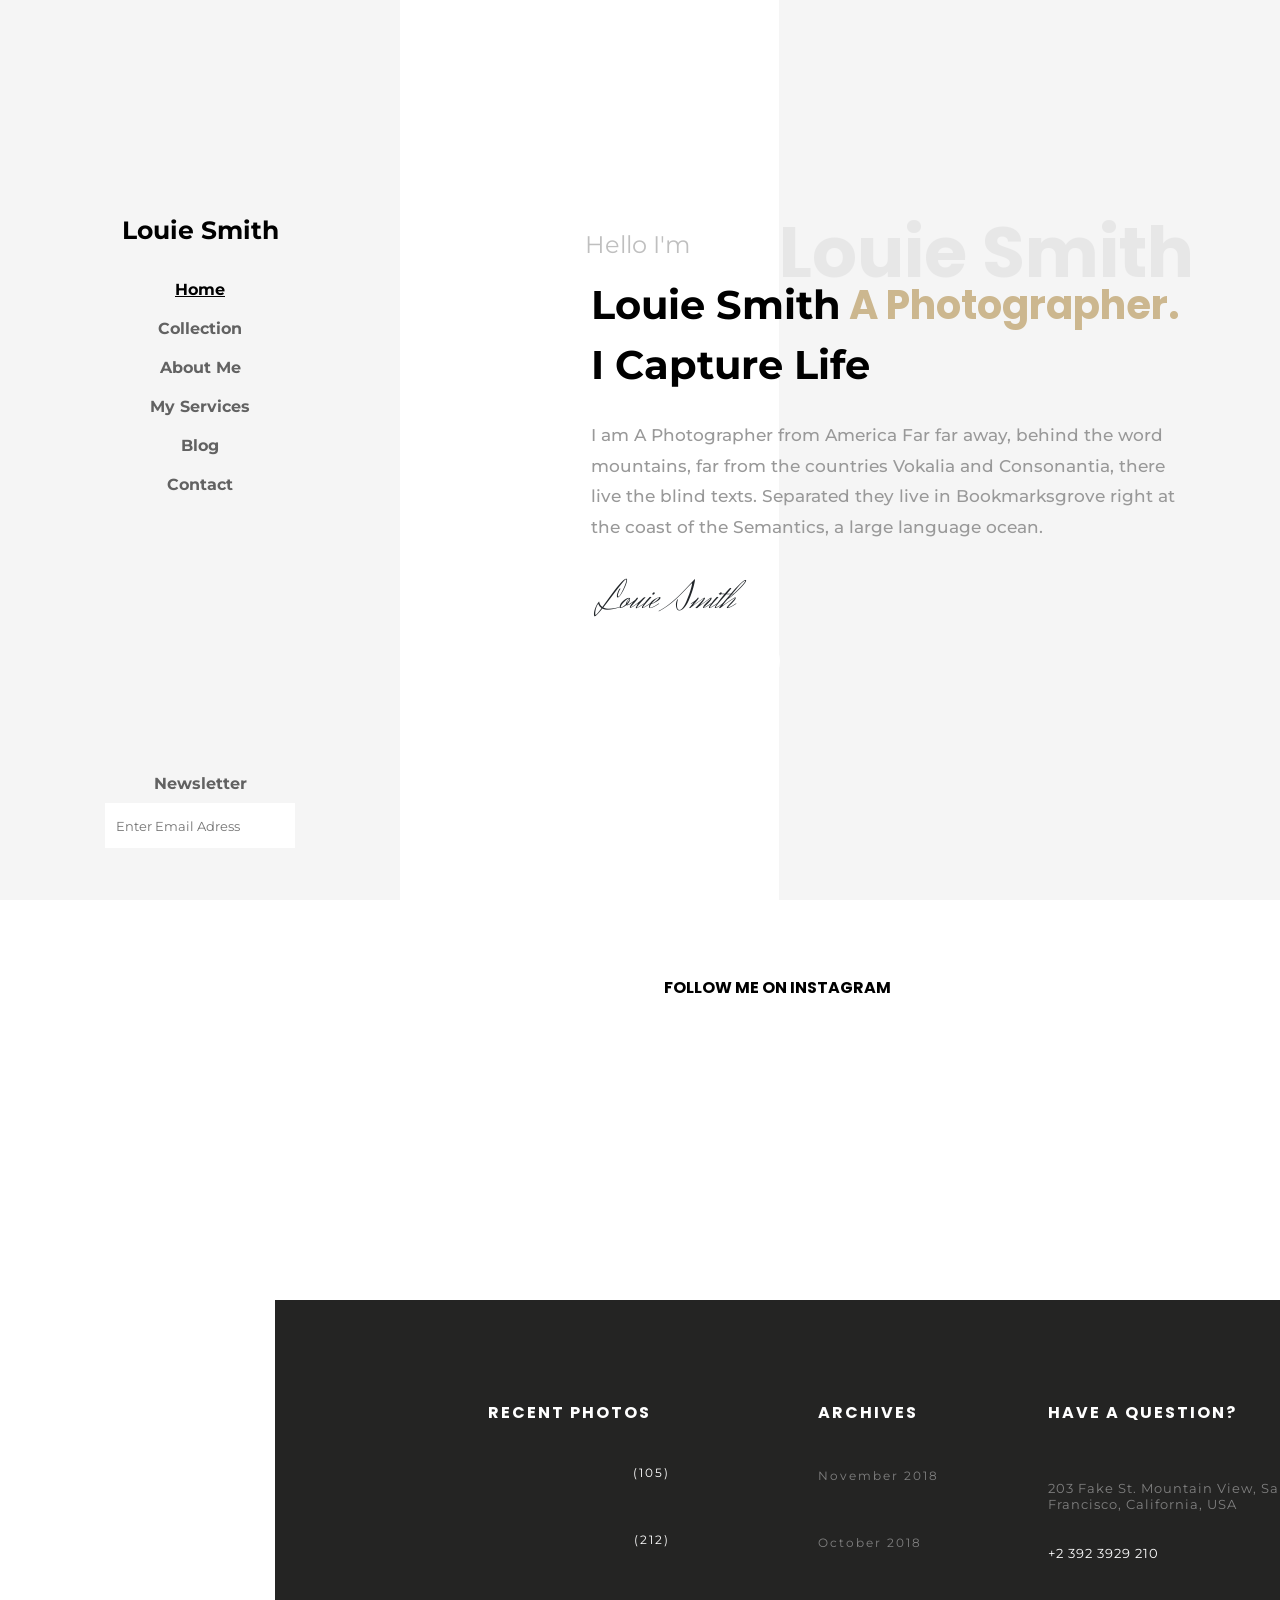
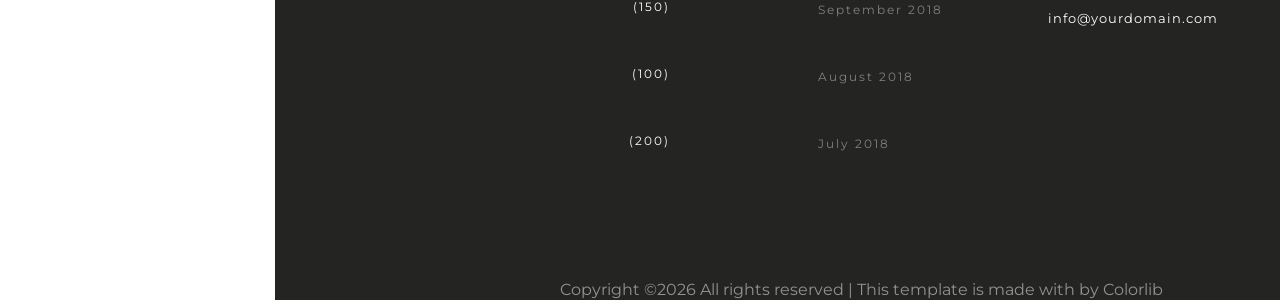
==== index.html @ 8064f5d4 "Add files via upload" ====
<!DOCTYPE html>
<html lang="en">
<head>
    <meta charset="UTF-8">
    <meta name="viewport" content="width=device-width, initial-scale=1.0">
    <title>Louie - Free Bootstrap</title>
    <link rel="stylesheet" href="style.css">


    <link rel="preconnect" href="https://fonts.googleapis.com">
    <link rel="preconnect" href="https://fonts.gstatic.com" crossorigin>
    <link href="https://fonts.googleapis.com/css2?family=Montserrat:ital,wght@0,100..900;1,100..900&display=swap" rel="stylesheet">
    

    <link rel="preconnect" href="https://fonts.googleapis.com">
    <link rel="preconnect" href="https://fonts.gstatic.com" crossorigin>
    <link href="https://fonts.googleapis.com/css2?family=Poppins:ital,wght@0,100;0,200;0,300;0,400;0,500;0,600;0,700;0,800;0,900;1,100;1,200;1,300;1,400;1,500;1,600;1,700;1,800;1,900&display=swap" rel="stylesheet">


    <link rel="preconnect" href="https://fonts.googleapis.com">
    <link rel="preconnect" href="https://fonts.gstatic.com" crossorigin>
    <link href="https://fonts.googleapis.com/css2?family=Herr+Von+Muellerhoff&display=swap" rel="stylesheet">

</head>
<body>

    <main class="maincontainer">

        <div id="menucontainer">
        
        <aside id="menulateral">

            <div id="authorimg"></div>
            <h1>Louie Smith</h1>

            <ul>
                <li><a id="pagina" href="index.html">Home</a></li>
                <li><a href="collection.html">Collection</a></li>
                <li><a href="aboutme.html">About Me</a></li>
                <li><a href="myservices.html">My Services</a></li>
                <li><a href="blog.html">Blog</a></li>
                <li><a href="contact.html">Contact</a></li>
            </ul>

            <div id="divnewsletter">
                <h3>Newsletter</h3>
                <input type="text" placeholder="Enter Email Adress" id="input">
            </div>

        </aside>

        </div>


        <div id="img"></div>

        <div id="direita">

            <h1>Louie Smith</h1>
            <h4>Hello I'm</h4>
            <h2><span>Louie Smith</span> A Photographer. <br> <span>I Capture Life</span></h2>
            <p>I am A Photographer from America Far far away, behind the word <br> mountains, far from the countries Vokalia and Consonantia, there <br> live the blind texts. Separated they live in Bookmarksgrove right at <br> the coast of the Semantics, a large language ocean.</p>
            <h3>Louie Smith</h3>

            <ul>
                <li id="twitter"></li>
                <li id="face"></li>
                <li id="ig"></li>
            </ul>
        </div>

    </main>


    <nav class="navcontainer">
        <section id="section01">

            <h2>FOLLOW ME ON INSTAGRAM</h2>

            <nav class="imgcontainer">
                <div id="img1"></div>
                <div id="img2"></div>
                <div id="img3"></div>
                <div id="img4"></div>
                <div id="img5"></div>
            </nav>

        </section>
    </nav>

    <footer>

        <nav class="footercontainer">
            <div class="containersize">
                <h2>RECENT PHOTOS</h2>
                <ul>
                    <li class="img1"></li>
                    <li class="img2"></li>
                    <li class="img3"></li>
                    <li class="img4"></li>
                    <li class="img5"></li>
                    <li class="img6"></li>
                </ul>
            </div>

            <div class="containersize archives">
                <h2>ARCHIVES</h2>
                <ul id="lista">
                    <li><a href="">November 2018 <span>(105)</span></a></li>
                    <li><a href="">October 2018 <span>(212)</span></a></li>
                    <li><a href="">September 2018 <span>(150)</span></a></li>
                    <li><a href="">August 2018 <span>(100)</span></a></li>
                    <li><a href="">July 2018 <span>(200)</span></a></li>
                </ul>
            </div>

            <div class="containersize">
                <h2>HAVE A QUESTION?</h2>
                <ul class="archives question">
                    <li>203 Fake St. Mountain View, San Francisco, California, USA</li>
                    <li><a href="">+2 392 3929 210</a></li>
                    <li><a href="">info@yourdomain.com</a></li>
                </ul>
            </div>

        </nav>

        <p>Copyright ©2026 All rights reserved | This template is made with  by Colorlib</p>
    </footer>

</body>
</html>
---- style.css ----
*{
    box-sizing: border-box;
    margin: 0;
    font-family: "Montserrat", Arial, sans-serif;
}


.maincontainer{
    display: flex;
    width: 100%;
    height: 100vh;
}

#menucontainer{
    z-index: 2;
    width: 400px;
    height: 100vh;
}

#menulateral{
    display: flex;
    flex-direction: column;
    position: fixed;
    width: 400px;
    height: 100vh;
    background-color: #0000000a;
    padding: 45px;
}

aside div{
    align-self: center;
}

#authorimg{
    
    background-image: url(imagens/author.jpg);
    background-position: center;
    background-size: cover;
    background-repeat: no-repeat;
    border-radius: 100%;
    width: 160px;
    height: 160px;
    margin-bottom: 10px;
}

aside h1{
    font-size: 25px;
    align-self: center;
    font-family: "Montserrat", Arial, sans-serif;
    margin-bottom: 25px;
}

aside ul{
    align-self: center;
    list-style: none;
    font-family: "Montserrat", Arial, sans-serif;
    font-weight: bold;
    text-align: center;
    padding: 0;
}

aside li{
    padding-top: 10px;
    padding-bottom: 10px;
}

aside a{
    text-decoration: none;
    color: black;
    opacity: 60%;
}

#pagina{
    opacity: 100%;
    text-decoration: underline;
}

aside a:hover{
    opacity: 100%;
}

aside h3{
    text-align: center;
    font-family: "Montserrat", Arial, sans-serif;
    opacity: 60%;
    font-size: 16px;
    margin-bottom: 10px;
}

#input{
    height: 45px;
    width: 190px;
    padding-left: 10px;
    border: 1px solid ;
    border-color: rgba(255, 255, 255, 0.2);
}

#divnewsletter{
    position: relative;
    top: 270px;
}

#img{
    display: flex;
    align-self: flex-end;
    background-image: url(imagens/author.jpg);
    background-position: center;
    background-repeat: no-repeat;
    background-size: cover;
    width: 760px;
    height: 100vh;
    margin-left: 14px;
}

#direita{
    display: flex;
    width: 760px;
    height: 100vh;
    background-color: #0000000a;
}

#direita h1{
    position: absolute;
    top: 200px;
    opacity: 5%;
    font-weight: bold;
    font-family: "Poppins", Arial, sans-serif;
    font-size: 70px;
}

#direita h4{
    position: absolute;
    top: 230px;
    right: 590px;
    font-size: 24px;
    font-weight: 400;
    color: #bfbfbf;
}

#direita h2{
    position: absolute;
    top: 275px;
    right: 100px;
    font-size: 40px;
    font-family: "Poppins", Arial, sans-serif;
    color: #ccb78f;
    font-weight: 700;
}

h2 span{
    color: black;
}

#direita p{
    position: absolute;
    top: 420px;
    right: 105px;
    font-size: 17px;
    line-height: 1.8;
    font-weight: 500;
    color: #999999;
}

#direita h3{
    position: absolute;
    top: 570px;
    right: 545px;
    font-family: "Herr Von Muellerhoff", cursive;
    font-weight: 400;
    font-style: normal;
    font-size: 2.5rem;
    font-weight: 400;
    line-height: 1.5;
    color: #212529;
    text-align: left;
}

#direita li{
    display: inline-block;
    width: 50px;
    height: 50px;
    border-radius: 100%;
    background-color: white;
    margin-right: 15px;
}

#direita ul{
    position: absolute;
    bottom: 210px;
    right: 485px;
}

#twitter{
    background-image: url(imagens/twitter.png);
    background-size: 150%;
    background-position: center;
    background-repeat: no-repeat;
}

#face{
    background-image: url(imagens/face.png);
    background-size: 150%;
    background-position: center;
    background-repeat: no-repeat;
}

#ig{
    background-image: url(imagens/ig.png);
    background-size: 150%;
    background-position: center;
    background-repeat: no-repeat;
}


.navcontainer{
    display: flex;
    justify-content: flex-end;
    flex-direction: row;
}

#section01{
    display: flex;
    justify-content: center;
    width: 78.5%;
    height: 400px;
    padding-top: 75px;
    padding-bottom: 75px;
    padding-left: 27px;
    padding-right: 27px;
}

#section01 h2{
    position: absolute;
    font-family: "Poppins", Arial, sans-serif;
    font-size: 16px;
}

#section01 div{
    width: 200px;
    height: 200px;
}

.imgcontainer{
    display: flex;
    justify-content: center;
    padding-top: 20px;
    width: 100%;
    height: 250px;
    margin-top: 45px;
    gap: 0;
}

#img1{
    background-image: url(imagens/image_1.jpg);
    background-position: center;
    background-size: cover;
    background-repeat: no-repeat;
}

#img2{
    background-image: url(imagens/image_2.jpg);
    background-position: center;
    background-size: cover;
    background-repeat: no-repeat;
}

#img3{
    background-image: url(imagens/image_3.jpg);
    background-position: center;
    background-size: cover;
    background-repeat: no-repeat;
}

#img4{
    background-image: url(imagens/image_4.jpg);
    background-position: center;
    background-size: cover;
    background-repeat: no-repeat;
}

#img5{
    background-image: url(imagens/image_5.jpg);
    background-position: center;
    background-size: cover;
    background-repeat: no-repeat;
}


footer{
    display: flex;
    justify-content: flex-end;
    flex-direction: row;
}

.footercontainer{
    display: flex;
    gap: 0;
    background-color: #242423;
    width: 78.5%;
    height: 600px;
    padding-top: 100px;
    padding-left: 198px;
    padding-right: 48px;
    letter-spacing: 2px;
}

.footercontainer h2{
    font-family: "Poppins", Arial, sans-serif;
    padding-bottom: 40px;
    font-size: 16px;
    color: white;
    text-align: left;
}

.containersize{
    justify-content: space-around;
    width: 400px;
    height: 400px;
    padding-left: 15px;
    padding-right: 15px;
}

.archives{
    display: flex;
    flex-direction: column;
}

.containersize ul{
    display: flex;
    flex-wrap: wrap;
    padding: 0;
    gap: 0;
    width: 300px;
    height: 200px;
}

/*
<div class="img1"></div>
                    <div class="img2"></div>
                    <div class="img3"></div>
                    <div class="img4"></div>
                    <div class="img5"></div>
                    <div class="img6"></div>


*/

.containersize li{
    display: inline-block;
    width: 100px;
    height: 100px;
}


.img1{
    background-image: url(imagens/image_1.jpg);
    background-position: center;
    background-size: cover;
    background-repeat: no-repeat;
}

.img2{
    background-image: url(imagens/image_2.jpg);
    background-position: center;
    background-size: cover;
    background-repeat: no-repeat;
}

.img3{
    background-image: url(imagens/image_3.jpg);
    background-position: center;
    background-size: cover;
    background-repeat: no-repeat;
}

.img4{
    background-image: url(imagens/image_4.jpg);
    background-position: center;
    background-size: cover;
    background-repeat: no-repeat;
}

.img5{
    background-image: url(imagens/image_5.jpg);
    background-position: center;
    background-size: cover;
    background-repeat: no-repeat;
}

.img6{
    background-image: url(imagens/image_6.jpg);
    background-position: center;
    background-size: cover;
    background-repeat: no-repeat;
}


#lista{
    height: 400px;
    width: 200px;
    text-decoration: none;
}

#lista span{
    position: absolute;
    right: 610px;
    color: white;
}

#lista li{
    width: 250px;
    height: 20px;
}

#lista a{
    flex-wrap: nowrap;
    justify-content: center;
    text-decoration: none;
    color: gray;
    font-size: 12px;
    width: 250px;
}

.question li{
    flex-wrap: nowrap;
    width: 280px;
    height: 50px;
    font-size: 13px;
    color: gray;
    margin-top: 15px;
    letter-spacing: 1px;
}

.question a{
    text-decoration: none;
    color: white;
}

footer p{
    position: absolute;
    color: #ffffff80;
    left: 560px;
    top: 1880px;
}
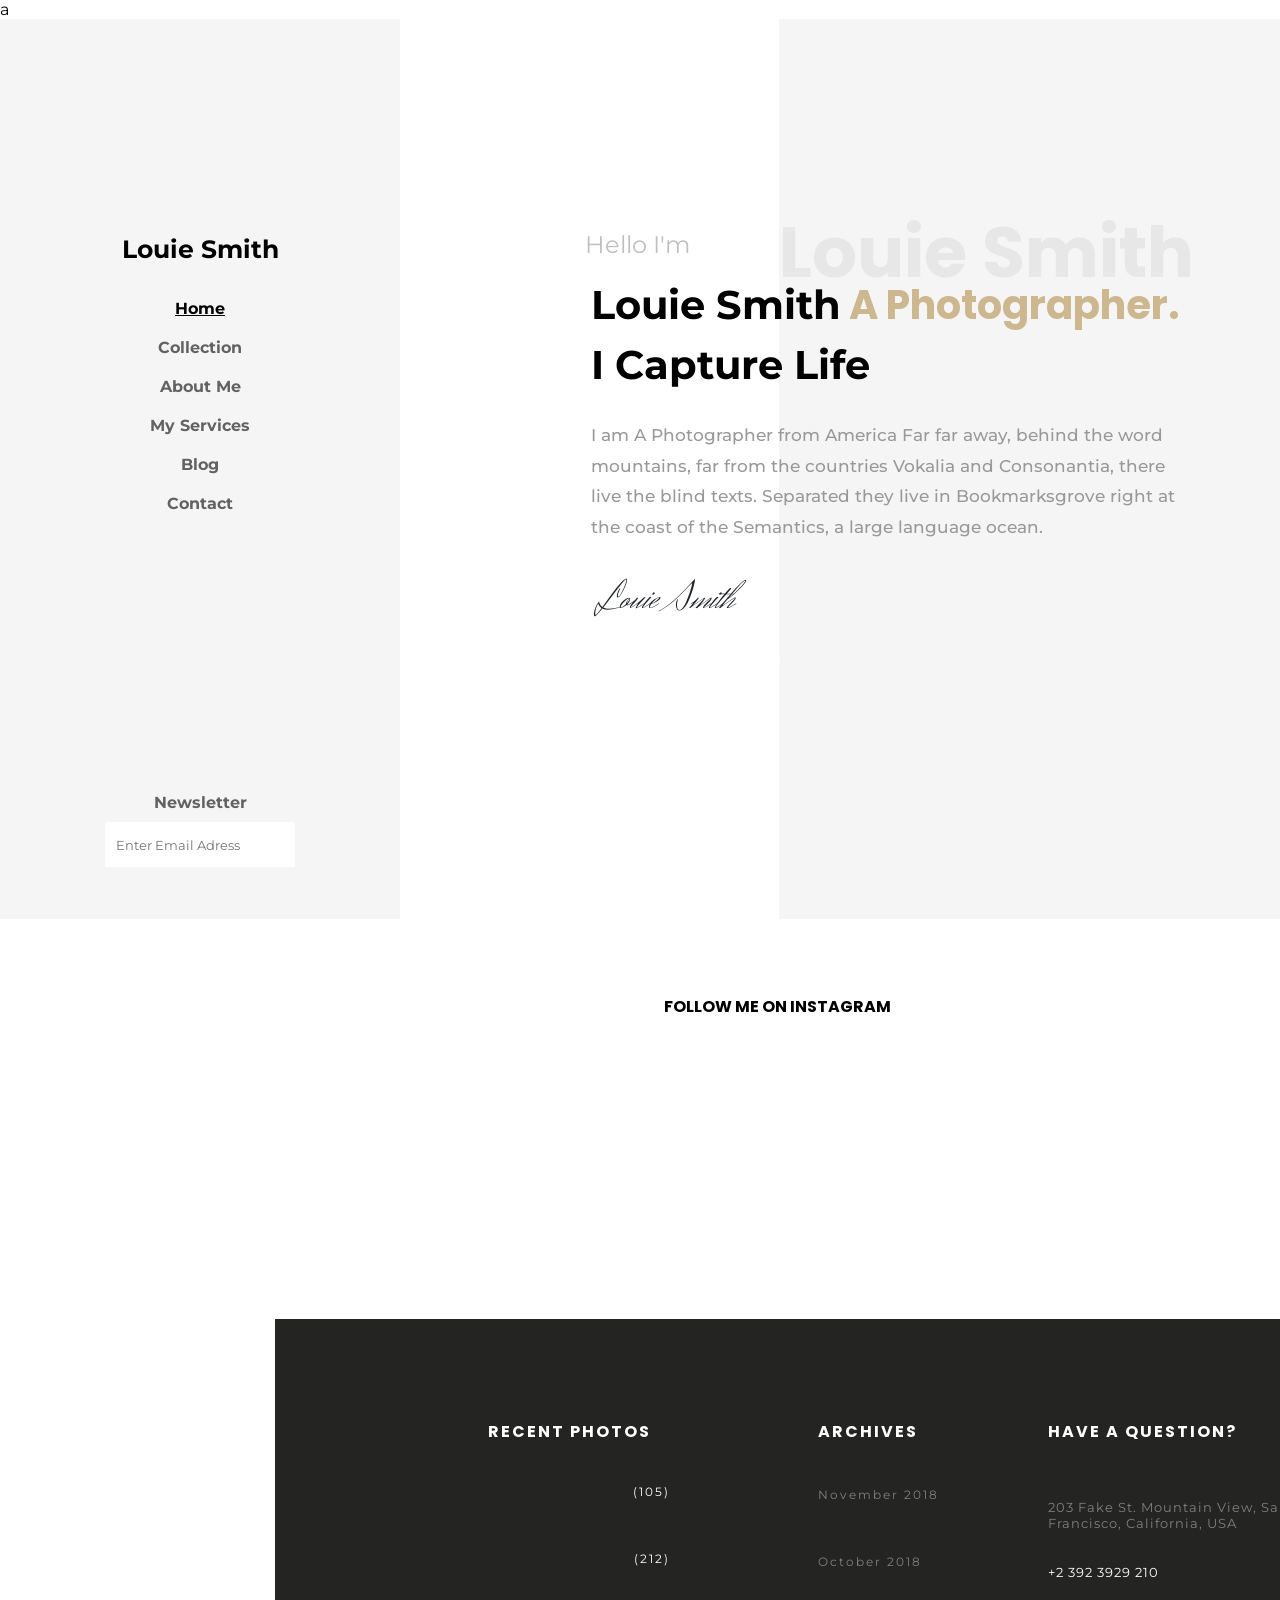
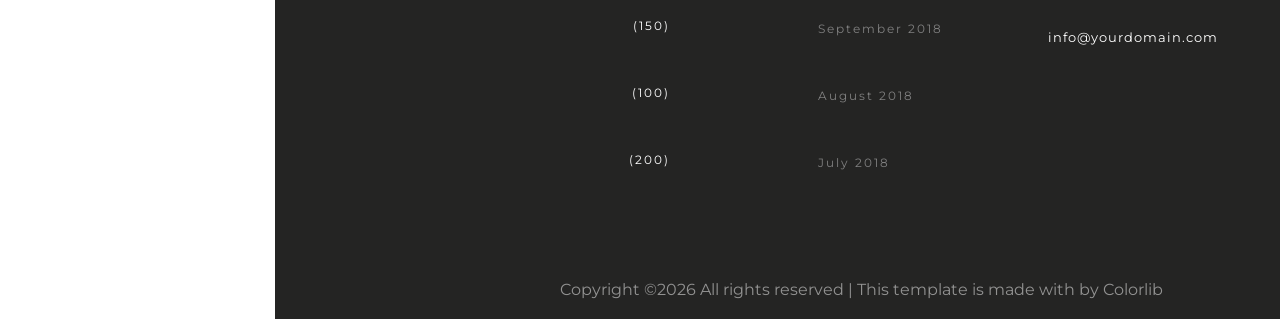
==== commit 497fc164: "Update index.html" ====
--- a/index.html
+++ b/index.html
@@ -23,7 +23,7 @@
 
 </head>
 <body>
-
+a
     <main class="maincontainer">
 
         <div id="menucontainer">
@@ -129,4 +129,4 @@
     </footer>
 
 </body>
-</html>+</html>
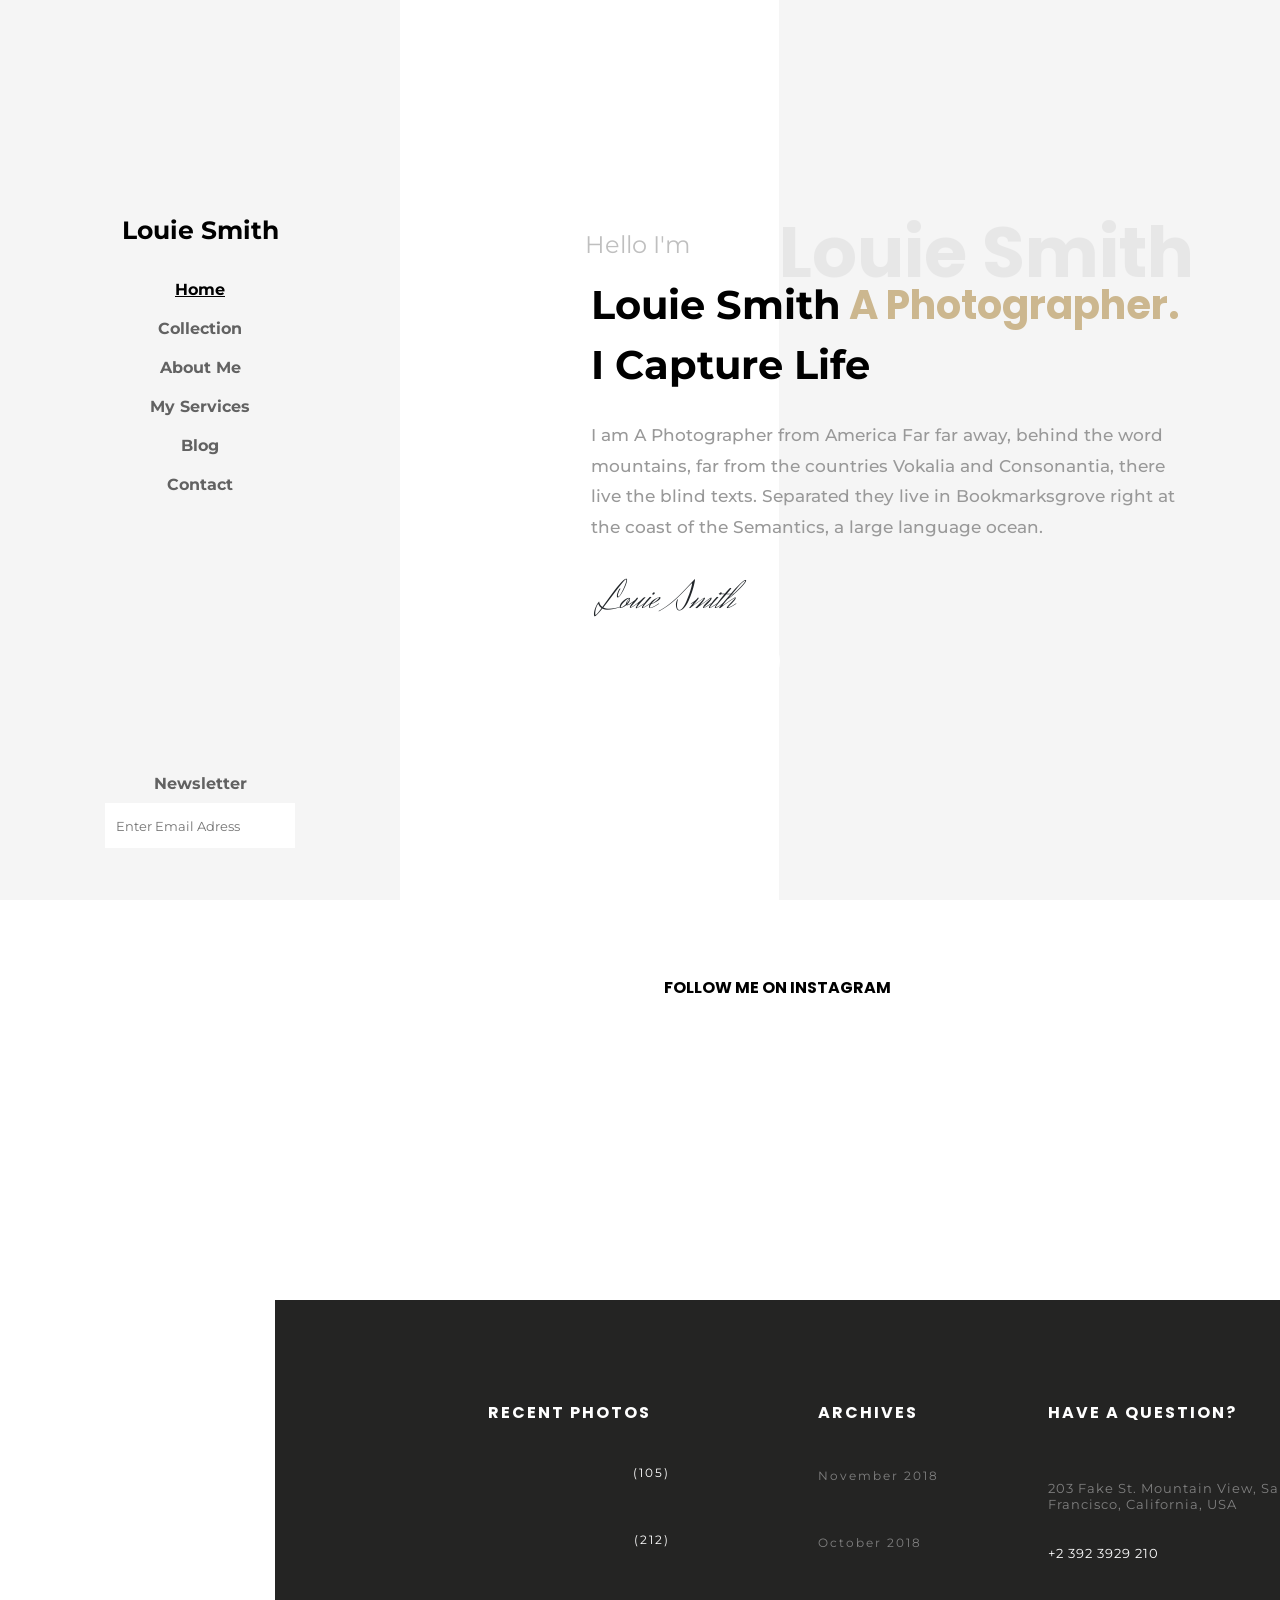
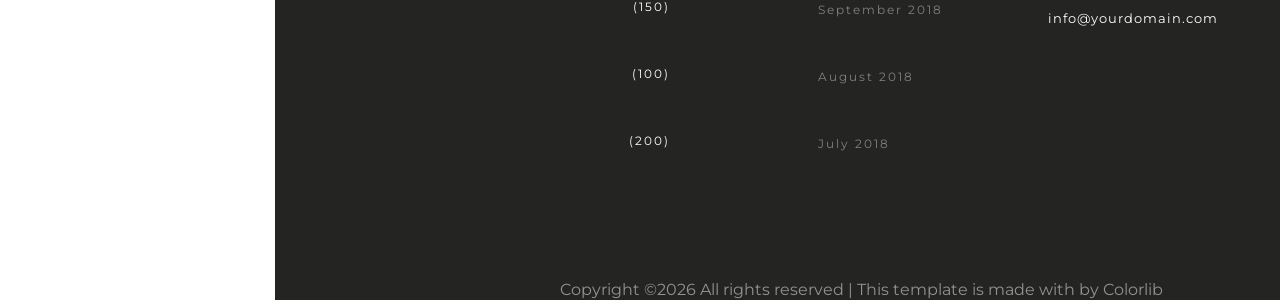
==== commit f941174f: "Update index.html" ====
--- a/index.html
+++ b/index.html
@@ -23,7 +23,7 @@
 
 </head>
 <body>
-a
+<!-- Este é um comentário de uma linha -->
     <main class="maincontainer">
 
         <div id="menucontainer">
